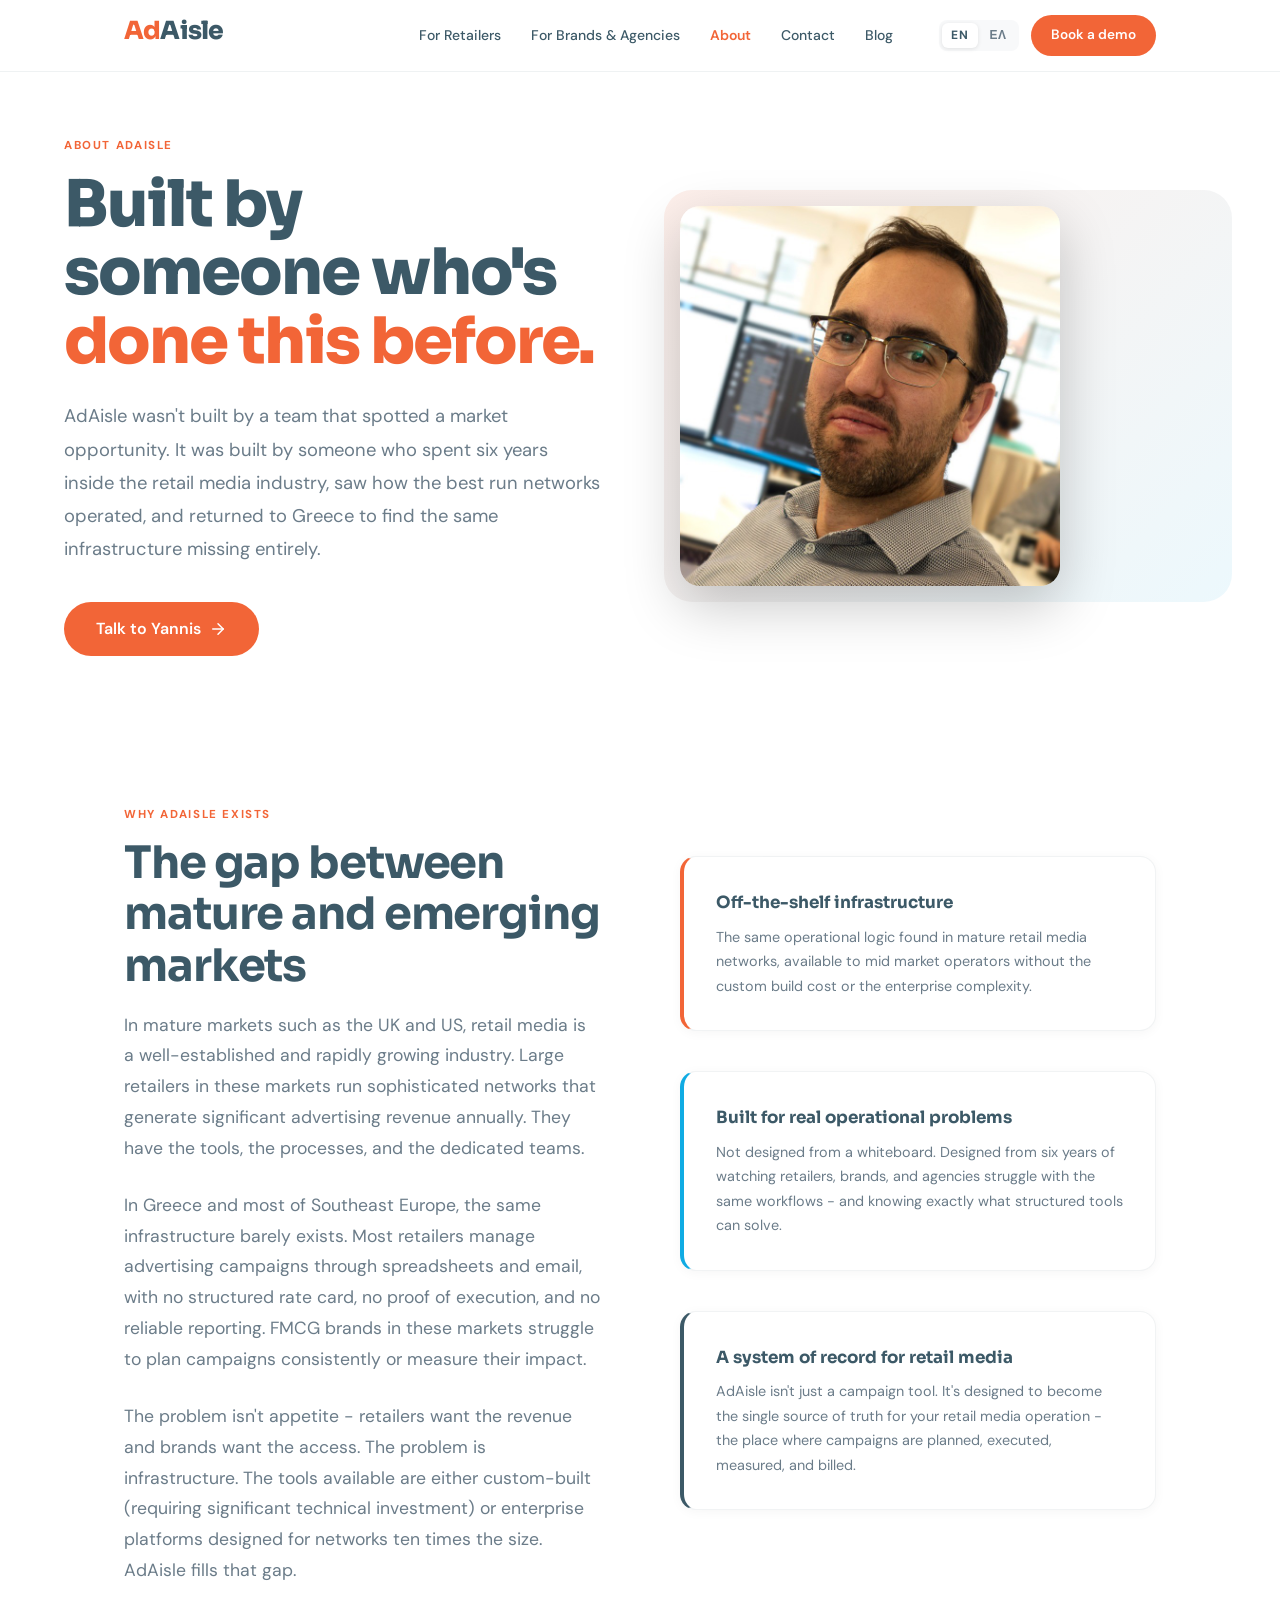
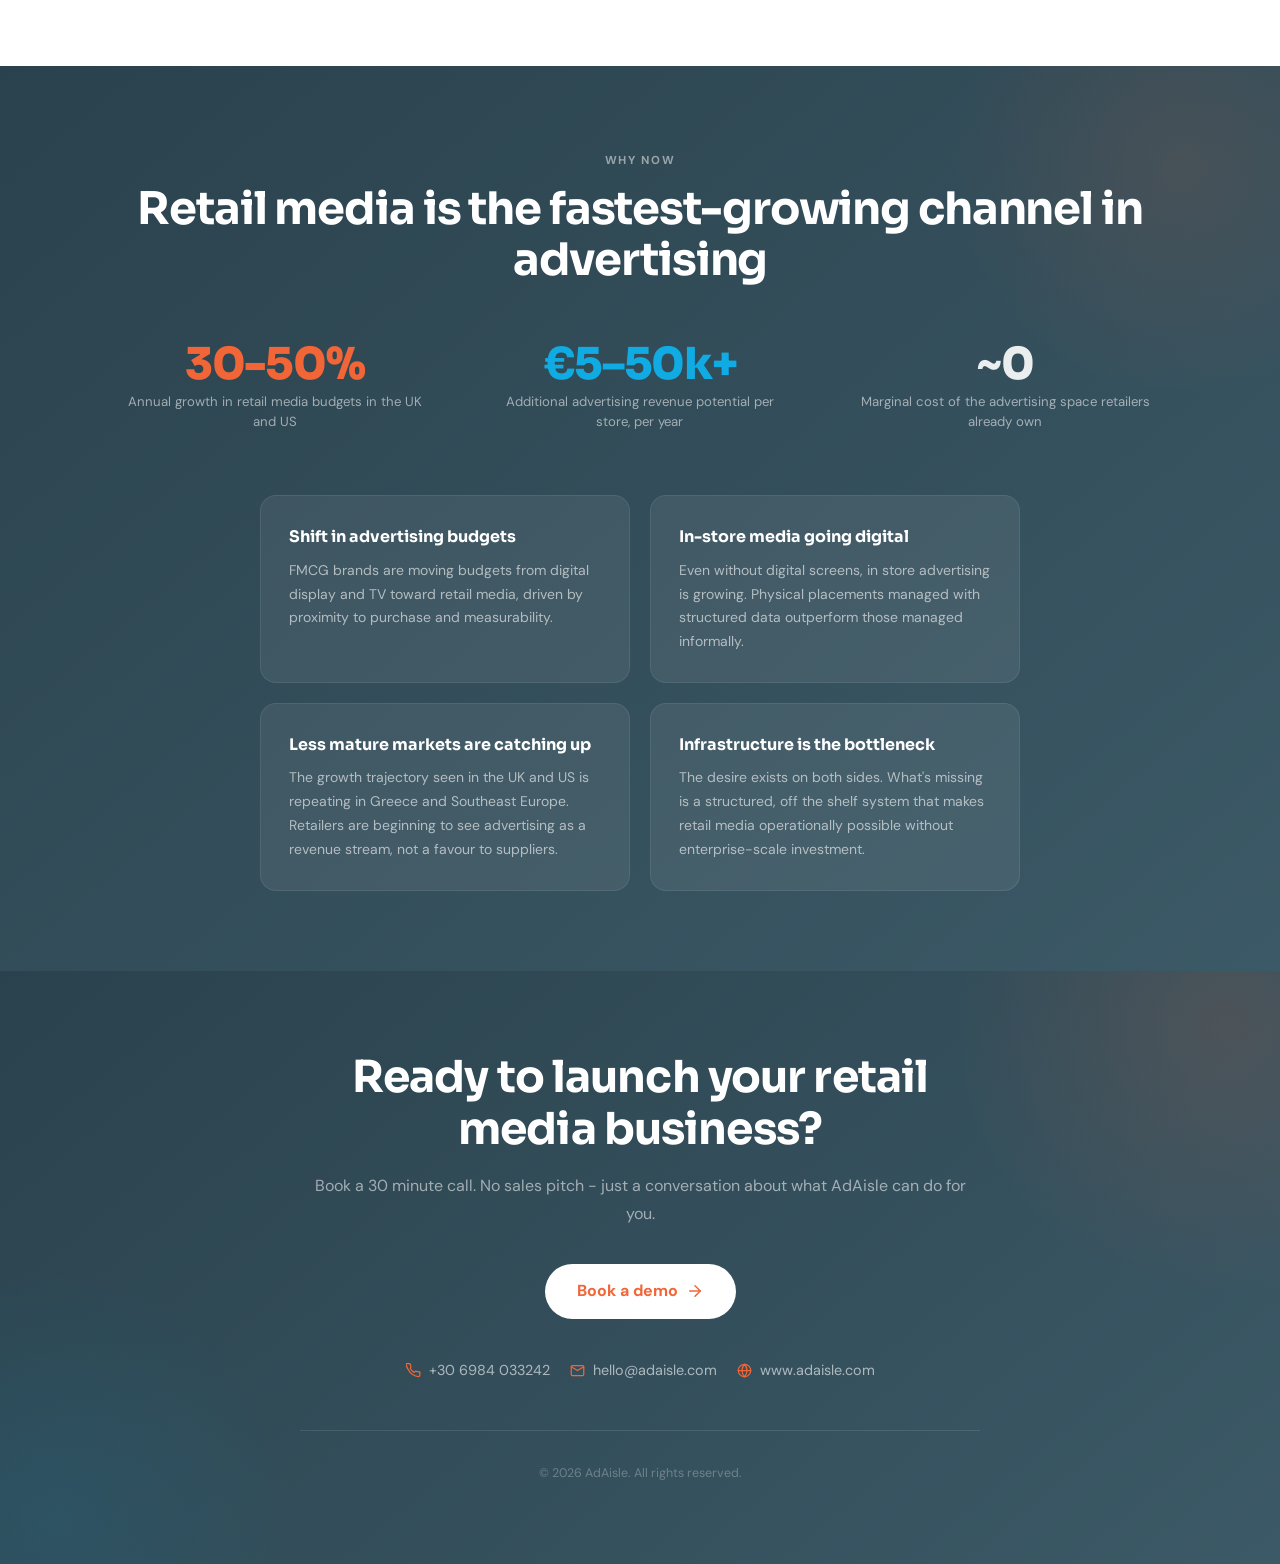
==== about.html @ 38cf1718 "Rewrite by Claude web" ====
<!DOCTYPE html>
<html lang="en">
<head>
  <meta charset="UTF-8">
  <meta name="viewport" content="width=device-width, initial-scale=1.0">
  <title>AdAisle – About</title>
  <meta name="description" content="Built by someone who has done this before. Six years of retail media.">
  <link rel="preconnect" href="https://fonts.googleapis.com">
  <link rel="preconnect" href="https://fonts.gstatic.com" crossorigin>
  <link href="https://fonts.googleapis.com/css2?family=Sora:wght@400;500;600;700;800&family=DM+Sans:ital,opsz,wght@0,9..40,400;0,9..40,500;0,9..40,600;1,9..40,400&display=swap" rel="stylesheet">
  <style>
/* ============================================================
   AdAisle — Shared Styles
   ============================================================ */

/* ------------------------------------------------------------
   Variables
   ------------------------------------------------------------ */
:root {
  --orange:       #F26537;
  --orange-dark:  #E05A30;
  --orange-pale:  rgba(242, 101, 55, 0.08);
  --slate:        #3C5967;
  --slate-dark:   #2A424D;
  --blue:         #10ABE3;
  --blue-pale:    rgba(16, 171, 227, 0.08);
  --text:         #6B7C89;
  --text-light:   #9AAAB5;
  --light:        #F8F9FA;
  --white:        #FFFFFF;

  --font-heading: 'Sora', sans-serif;
  --font-body:    'DM Sans', sans-serif;

  --max-w:  1160px;
  --px:     clamp(1.25rem, 5vw, 4rem);
  --nav-h:  72px;
}

/* ------------------------------------------------------------
   Reset & Base
   ------------------------------------------------------------ */
*, *::before, *::after { box-sizing: border-box; margin: 0; padding: 0; }
html { scroll-behavior: smooth; }
body {
  font-family: var(--font-body);
  color: var(--text);
  background: var(--white);
  line-height: 1.65;
  -webkit-font-smoothing: antialiased;
}
img { max-width: 100%; display: block; }
a  { color: inherit; text-decoration: none; }
button { cursor: pointer; }

/* ------------------------------------------------------------
   Bilingual: hide/show based on <html lang="">
   ------------------------------------------------------------ */
html[lang="el"] .lang-en { display: none !important; }
html[lang="en"] .lang-el { display: none !important; }
/* Default: show EN if no lang set */
html:not([lang="el"]) .lang-el { display: none !important; }

/* ------------------------------------------------------------
   Navigation
   ------------------------------------------------------------ */
.nav {
  position: fixed;
  inset: 0 0 auto 0;
  z-index: 200;
  height: var(--nav-h);
  display: flex;
  align-items: center;
  background: rgba(255,255,255,0.88);
  backdrop-filter: blur(14px);
  -webkit-backdrop-filter: blur(14px);
  border-bottom: 1px solid rgba(60,89,103,0.08);
}

.nav-inner {
  max-width: var(--max-w);
  width: 100%;
  margin: 0 auto;
  padding: 0 var(--px);
  display: flex;
  align-items: center;
  gap: 1rem;
}

.nav-logo img { height: 30px; width: auto; }

.nav-links {
  display: flex;
  align-items: center;
  gap: 0.125rem;
  margin-left: auto;
}

.nav-link {
  display: block;
  padding: 0.45rem 0.875rem;
  font-size: 0.875rem;
  font-weight: 500;
  color: var(--slate);
  border-radius: 8px;
  transition: background 0.15s, color 0.15s;
  white-space: nowrap;
}
.nav-link:hover { background: var(--light); color: var(--orange); }
.nav-link.active { color: var(--orange); font-weight: 600; }

.nav-right {
  display: flex;
  align-items: center;
  gap: 0.75rem;
  margin-left: 1rem;
  flex-shrink: 0;
}

/* Language toggle */
.lang-toggle {
  display: flex;
  align-items: center;
  background: var(--light);
  border-radius: 8px;
  padding: 3px;
  gap: 2px;
}
.lang-btn {
  padding: 0.28rem 0.6rem;
  font-size: 0.75rem;
  font-weight: 700;
  color: var(--text);
  border-radius: 6px;
  border: none;
  background: transparent;
  transition: all 0.15s;
  font-family: var(--font-body);
  letter-spacing: 0.04em;
}
.lang-btn.active {
  background: var(--white);
  color: var(--slate);
  box-shadow: 0 1px 4px rgba(0,0,0,0.1);
}

/* CTA button in nav */
.btn-nav {
  display: inline-flex;
  align-items: center;
  padding: 0.55rem 1.25rem;
  background: var(--orange);
  color: var(--white);
  border-radius: 100px;
  font-size: 0.85rem;
  font-weight: 600;
  white-space: nowrap;
  transition: background 0.15s, box-shadow 0.15s, transform 0.1s;
  font-family: var(--font-body);
  border: none;
}
.btn-nav:hover {
  background: var(--orange-dark);
  box-shadow: 0 4px 16px rgba(242,101,55,0.3);
  transform: translateY(-1px);
}

/* Hamburger */
.nav-hamburger {
  display: none;
  flex-direction: column;
  gap: 5px;
  margin-left: auto;
  background: none;
  border: none;
  padding: 4px;
}
.nav-hamburger span {
  display: block;
  width: 22px;
  height: 2px;
  background: var(--slate);
  border-radius: 2px;
  transition: all 0.25s;
}

/* Mobile menu */
.nav-mobile {
  display: none;
  position: fixed;
  top: var(--nav-h);
  inset-inline: 0;
  background: var(--white);
  border-bottom: 1px solid rgba(60,89,103,0.08);
  padding: 0.75rem var(--px) 1.5rem;
  z-index: 199;
  box-shadow: 0 8px 32px rgba(0,0,0,0.07);
}
.nav-mobile.open { display: block; }
.nav-mobile .nav-link {
  display: block;
  padding: 0.8rem 0.5rem;
  font-size: 1rem;
  border-bottom: 1px solid var(--light);
}
.nav-mobile-bottom {
  display: flex;
  align-items: center;
  gap: 1rem;
  margin-top: 1.25rem;
}

/* ------------------------------------------------------------
   Buttons
   ------------------------------------------------------------ */
.btn {
  display: inline-flex;
  align-items: center;
  gap: 0.5rem;
  padding: 0.875rem 2rem;
  border-radius: 100px;
  font-size: 1rem;
  font-weight: 600;
  font-family: var(--font-body);
  transition: all 0.2s;
  border: none;
  cursor: pointer;
  white-space: nowrap;
}
.btn-primary {
  background: var(--orange);
  color: var(--white);
}
.btn-primary:hover {
  background: var(--orange-dark);
  box-shadow: 0 6px 24px rgba(242,101,55,0.3);
  transform: translateY(-2px);
}
.btn-outline {
  background: transparent;
  color: var(--orange);
  border: 2px solid var(--orange);
}
.btn-outline:hover {
  background: var(--orange);
  color: var(--white);
  transform: translateY(-2px);
}
.btn-white {
  background: var(--white);
  color: var(--orange);
  font-weight: 700;
}
.btn-white:hover {
  box-shadow: 0 6px 24px rgba(0,0,0,0.15);
  transform: translateY(-2px);
}

/* ------------------------------------------------------------
   Layout Utilities
   ------------------------------------------------------------ */
.container {
  max-width: var(--max-w);
  margin: 0 auto;
  padding: 0 var(--px);
}
.section     { padding: 6rem var(--px); max-width: var(--max-w); margin: 0 auto; }
.section-sm  { padding: 4rem var(--px); max-width: var(--max-w); margin: 0 auto; }
.section-wrap { padding-block: 6rem; }
.section-wrap-sm { padding-block: 4rem; }

.section-label {
  display: inline-block;
  font-size: 0.72rem;
  font-weight: 700;
  letter-spacing: 0.14em;
  text-transform: uppercase;
  color: var(--orange);
  margin-bottom: 0.875rem;
}
.section-title {
  font-family: var(--font-heading);
  font-size: clamp(1.875rem, 3.5vw, 2.875rem);
  font-weight: 700;
  color: var(--slate);
  line-height: 1.14;
  letter-spacing: -0.025em;
  margin-bottom: 1.125rem;
}
.section-sub {
  font-size: 1.1rem;
  color: var(--text);
  line-height: 1.75;
  max-width: 640px;
}

/* ------------------------------------------------------------
   Footer
   ------------------------------------------------------------ */
.footer {
  background: linear-gradient(140deg, var(--slate-dark) 0%, var(--slate) 100%);
  color: rgba(255,255,255,0.85);
  padding: 5rem var(--px);
  text-align: center;
  position: relative;
  overflow: hidden;
}
.footer::before {
  content: '';
  position: absolute;
  top: -220px; right: -220px;
  width: 550px; height: 550px;
  background: radial-gradient(circle, rgba(242,101,55,0.12) 0%, transparent 70%);
  border-radius: 50%;
  pointer-events: none;
}
.footer::after {
  content: '';
  position: absolute;
  bottom: -200px; left: -200px;
  width: 500px; height: 500px;
  background: radial-gradient(circle, rgba(16,171,227,0.09) 0%, transparent 70%);
  border-radius: 50%;
  pointer-events: none;
}
.footer-inner {
  position: relative;
  z-index: 1;
  max-width: 680px;
  margin: 0 auto;
}
.footer-title {
  font-family: var(--font-heading);
  font-size: clamp(1.75rem, 3.5vw, 2.75rem);
  font-weight: 700;
  color: var(--white);
  line-height: 1.2;
  margin-bottom: 1rem;
  letter-spacing: -0.02em;
}
.footer-sub {
  font-size: 1rem;
  color: rgba(255,255,255,0.55);
  margin-bottom: 2.25rem;
  line-height: 1.75;
}
.footer-contacts {
  display: flex;
  flex-wrap: wrap;
  justify-content: center;
  gap: 1.25rem;
  margin-top: 2.5rem;
}
.footer-contact-item {
  display: flex;
  align-items: center;
  gap: 0.5rem;
  color: rgba(255,255,255,0.6);
  font-size: 0.9rem;
  transition: color 0.15s;
}
.footer-contact-item:hover { color: var(--white); }
.footer-contact-item svg { color: var(--orange); flex-shrink: 0; }
.footer-bottom {
  margin-top: 3rem;
  padding-top: 2rem;
  border-top: 1px solid rgba(255,255,255,0.1);
  font-size: 0.78rem;
  color: rgba(255,255,255,0.28);
}

/* ------------------------------------------------------------
   Responsive
   ------------------------------------------------------------ */
@media (max-width: 820px) {
  .nav-links, .nav-right { display: none; }
  .nav-hamburger { display: flex; }
  .section     { padding: 4rem var(--px); }
  .section-sm  { padding: 3rem var(--px); }
  .section-wrap { padding-block: 4rem; }
}

  

/* Profile photo */
.profile-photo {
  width: 160px; height: 160px; border-radius: 50%;
  object-fit: cover; object-position: center top;
  border: 4px solid rgba(242,101,55,0.35);
  box-shadow: 0 8px 32px rgba(0,0,0,0.18);
  flex-shrink: 0;
}
.profile-photo-sm {
  width: 52px; height: 52px; border-radius: 50%;
  object-fit: cover; object-position: center top;
  border: 2px solid rgba(242,101,55,0.4);
  flex-shrink: 0;
}
.profile-photo-lg {
  width: 220px; height: 220px; border-radius: 20px;
  object-fit: cover; object-position: center top;
  box-shadow: 0 20px 56px rgba(0,0,0,0.22);
  flex-shrink: 0;
}

/* Pain / problem cards */
.pain-wrap { background: var(--light); padding-block: 5rem; }
.pain-grid { display: grid; grid-template-columns: repeat(2,1fr); gap: 1.25rem; }
.pain-card {
  background: var(--white); border-radius: 16px; padding: 1.75rem;
  border: 1px solid rgba(60,89,103,0.07);
  border-left: 4px solid var(--orange);
  box-shadow: 0 2px 12px rgba(0,0,0,0.04);
}
.pain-card.blue { border-left-color: var(--blue); }
.pain-title { font-family: var(--font-heading); font-size: 1rem; font-weight: 700; color: var(--slate); margin-bottom: 0.5rem; }
.pain-body { font-size: 0.875rem; color: var(--text); line-height: 1.7; }

/* FAQ */
.faq-list { display: flex; flex-direction: column; gap: 0.75rem; }
.faq-item { background: var(--white); border: 1px solid rgba(60,89,103,0.08); border-radius: 14px; overflow: hidden; }
.faq-q {
  display: flex; justify-content: space-between; align-items: center;
  padding: 1.2rem 1.5rem; cursor: pointer;
  font-weight: 600; color: var(--slate); font-size: 0.95rem; gap: 1rem;
}
.faq-q svg { flex-shrink: 0; transition: transform 0.25s; color: var(--text-light); }
.faq-item.open .faq-q svg { transform: rotate(180deg); color: var(--orange); }
.faq-item.open .faq-q { color: var(--orange); }
.faq-a {
  max-height: 0; overflow: hidden;
  transition: max-height 0.35s ease, padding 0.25s;
  padding: 0 1.5rem;
  color: var(--text); font-size: 0.9rem; line-height: 1.75;
}
.faq-item.open .faq-a { max-height: 400px; padding-bottom: 1.25rem; }

/* Founder quote block */
.founder-block {
  background: linear-gradient(140deg, var(--slate-dark) 0%, var(--slate) 100%);
  border-radius: 24px; padding: 3rem;
  position: relative; overflow: hidden;
}
.founder-block::before {
  content: '"'; position: absolute; top: -30px; left: 20px;
  font-size: 12rem; color: rgba(255,255,255,0.04);
  font-family: Georgia,serif; line-height: 1; pointer-events: none;
}
.founder-block-quote { font-size: 1.1rem; color: rgba(255,255,255,0.85); line-height: 1.8; font-style: italic; margin-bottom: 1.75rem; position: relative; }
.founder-block-author { display: flex; align-items: center; gap: 1rem; }
.founder-block-name { font-family: var(--font-heading); font-size: 0.95rem; font-weight: 700; color: var(--white); }
.founder-block-role { font-size: 0.78rem; color: rgba(255,255,255,0.5); margin-top: 0.15rem; }
.founder-block-badge { margin-top: 0.6rem; display: inline-flex; align-items: center; gap: 0.4rem; background: rgba(242,101,55,0.2); border: 1px solid rgba(242,101,55,0.3); border-radius: 100px; padding: 0.2rem 0.75rem; font-size: 0.7rem; font-weight: 700; color: rgba(255,255,255,0.75); letter-spacing: 0.04em; }

/* Step cards */
.steps-row { display: grid; grid-template-columns: repeat(3,1fr); gap: 2rem; position: relative; }
.steps-row::before {
  content: ''; position: absolute;
  top: 24px; left: calc(16.67% + 1rem); right: calc(16.67% + 1rem);
  height: 2px;
  background: linear-gradient(90deg, var(--orange) 0%, var(--blue) 100%);
  opacity: 0.18;
}
.step-card { background: var(--white); border-radius: 20px; padding: 2rem 1.75rem; border: 1px solid rgba(60,89,103,0.06); transition: box-shadow .2s, transform .2s; }
.step-card:hover { box-shadow: 0 12px 32px rgba(0,0,0,0.07); transform: translateY(-3px); }
.step-num { width: 48px; height: 48px; border-radius: 50%; background: var(--orange); color: var(--white); font-family: var(--font-heading); font-size: 1.125rem; font-weight: 800; display: flex; align-items: center; justify-content: center; margin-bottom: 1.25rem; box-shadow: 0 4px 12px rgba(242,101,55,0.25); position: relative; z-index: 1; }
.step-card:nth-child(2) .step-num { background: linear-gradient(135deg, var(--orange), var(--blue)); }
.step-card:nth-child(3) .step-num { background: var(--blue); box-shadow: 0 4px 12px rgba(16,171,227,0.25); }
.step-ttl { font-family: var(--font-heading); font-size: 1.05rem; font-weight: 700; color: var(--slate); margin-bottom: 0.625rem; }
.step-body { font-size: 0.875rem; color: var(--text); line-height: 1.75; }

/* Benefit grid */
.benefit-grid { display: grid; grid-template-columns: repeat(2,1fr); gap: 1.25rem; }
.benefit-card { background: var(--light); border-radius: 16px; padding: 1.75rem; transition: transform .2s; }
.benefit-card:hover { transform: translateY(-2px); }
.benefit-icon { width: 44px; height: 44px; border-radius: 12px; display: flex; align-items: center; justify-content: center; margin-bottom: 1rem; }
.b-orange { background: var(--orange-pale); color: var(--orange); }
.b-blue   { background: var(--blue-pale);   color: var(--blue); }
.b-slate  { background: rgba(60,89,103,.08); color: var(--slate); }
.benefit-title { font-family: var(--font-heading); font-size: 1rem; font-weight: 700; color: var(--slate); margin-bottom: 0.375rem; }
.benefit-body  { font-size: 0.875rem; color: var(--text); line-height: 1.7; }

/* Features strip */
.feat-grid { display: grid; grid-template-columns: repeat(3,1fr); gap: 1.5rem; }
.feat-card { background: var(--white); border-radius: 20px; padding: 2rem; border: 1px solid rgba(60,89,103,0.07); box-shadow: 0 2px 12px rgba(0,0,0,0.04); transition: box-shadow .25s, transform .25s; }
.feat-card:hover { box-shadow: 0 12px 36px rgba(0,0,0,0.08); transform: translateY(-3px); }
.feat-icon { width: 48px; height: 48px; border-radius: 12px; display: flex; align-items: center; justify-content: center; margin-bottom: 1.25rem; }
.feat-title { font-family: var(--font-heading); font-size: 1.2rem; font-weight: 700; margin-bottom: 0.75rem; }
.feat-body  { font-size: 0.875rem; color: var(--text); line-height: 1.75; }
.feat-list  { list-style: none; margin-top: 1rem; display: flex; flex-direction: column; gap: 0.4rem; }
.feat-list li { display: flex; gap: 0.5rem; font-size: 0.825rem; color: var(--text); align-items: flex-start; }
.feat-list li::before { content: ''; display: block; width: 16px; height: 16px; flex-shrink: 0; margin-top: 2px; background: url("data:image/svg+xml,%3Csvg xmlns='http://www.w3.org/2000/svg' viewBox='0 0 24 24' fill='none' stroke='%23F26537' stroke-width='2.5' stroke-linecap='round' stroke-linejoin='round'%3E%3Cpolyline points='20 6 9 17 4 12'/%3E%3C/svg%3E") center/contain no-repeat; }

/* Stat callouts */
.stat-strip { display: flex; flex-wrap: wrap; gap: 2rem; }
.stat-item  { flex: 1; min-width: 140px; }
.stat-big   { font-family: var(--font-heading); font-size: 2.75rem; font-weight: 800; letter-spacing: -0.03em; line-height: 1; margin-bottom: 0.375rem; }
.stat-desc  { font-size: 0.825rem; color: var(--text); line-height: 1.5; }

/* Two-column layout helper */
.two-col { display: grid; grid-template-columns: 1fr 1fr; gap: 4rem; align-items: start; }
.two-col-center { display: grid; grid-template-columns: 1fr 1fr; gap: 4rem; align-items: center; }

/* Hero page variants */
.hero-page {
  padding-top: calc(var(--nav-h) + 5rem); padding-bottom: 5rem;
  padding-inline: var(--px); position: relative; overflow: hidden;
}
.hero-page::before {
  content: ''; position: absolute; top: -100px; right: -200px;
  width: 700px; height: 700px;
  background: radial-gradient(circle, rgba(242,101,55,0.055) 0%, transparent 65%);
  border-radius: 50%; pointer-events: none;
}
.hero-page::after {
  content: ''; position: absolute; bottom: -100px; left: -100px;
  width: 500px; height: 500px;
  background: radial-gradient(circle, rgba(16,171,227,0.05) 0%, transparent 65%);
  border-radius: 50%; pointer-events: none;
}
.hero-page-inner { max-width: var(--max-w); margin: 0 auto; position: relative; z-index: 1; }
.hero-page-label { font-size: 0.72rem; font-weight: 700; letter-spacing: 0.14em; text-transform: uppercase; color: var(--orange); margin-bottom: 1rem; display: block; }
.hero-page-title { font-family: var(--font-heading); font-size: clamp(2.5rem,5vw,4rem); font-weight: 800; color: var(--slate); line-height: 1.07; letter-spacing: -0.03em; margin-bottom: 1.5rem; }
.hero-page-title em { font-style: normal; color: var(--orange); }
.hero-page-sub { font-size: 1.15rem; color: var(--text); line-height: 1.8; max-width: 600px; margin-bottom: 2.25rem; }
.hero-page-ctas { display: flex; flex-wrap: wrap; gap: 0.875rem; }

/* Timeline */
.timeline { display: flex; flex-direction: column; }
.tl-item { display: grid; grid-template-columns: 100px 1fr; gap: 1.5rem; padding: 1.75rem 0; border-bottom: 1px solid rgba(60,89,103,0.06); }
.tl-item:last-child { border-bottom: none; }
.tl-year { font-family: var(--font-heading); font-size: 0.85rem; font-weight: 700; color: var(--orange); padding-top: 0.25rem; }
.tl-title { font-family: var(--font-heading); font-size: 1rem; font-weight: 700; color: var(--slate); margin-bottom: 0.375rem; }
.tl-body  { font-size: 0.875rem; color: var(--text); line-height: 1.7; }

/* Card with left accent */
.accent-card { background: var(--white); border-radius: 16px; padding: 2rem; border: 1px solid rgba(60,89,103,0.07); border-left: 4px solid var(--orange); box-shadow: 0 2px 12px rgba(0,0,0,0.04); margin-bottom: 1.25rem; }
.accent-card.blue { border-left-color: var(--blue); }
.accent-card-title { font-family: var(--font-heading); font-size: 1.05rem; font-weight: 700; color: var(--slate); margin-bottom: 0.5rem; }
.accent-card-body { font-size: 0.9rem; color: var(--text); line-height: 1.7; }

/* Responsive */
@media (max-width: 900px) {
  .two-col, .two-col-center { grid-template-columns: 1fr; gap: 2.5rem; }
  .pain-grid, .benefit-grid { grid-template-columns: 1fr; }
  .steps-row { grid-template-columns: 1fr; }
  .steps-row::before { display: none; }
  .feat-grid { grid-template-columns: 1fr; }
}
@media (max-width: 600px) {
  .hero-page-ctas { flex-direction: column; }
  .hero-page-ctas .btn { width: 100%; justify-content: center; }
  .stat-strip { flex-direction: column; gap: 1.25rem; }
  .tl-item { grid-template-columns: 1fr; gap: 0.25rem; }
}


.about-hero-wrap { padding-top:calc(var(--nav-h) + 4rem); padding-bottom:4rem; padding-inline:var(--px); background:var(--white); }
.about-hero-inner { max-width:var(--max-w); margin:0 auto; display:grid; grid-template-columns:1fr 1fr; gap:5rem; align-items:center; }
.about-photo-wrap { position:relative; }
.about-photo-wrap::before { content:''; position:absolute; inset:-16px; background:linear-gradient(135deg,rgba(242,101,55,.1) 0%,rgba(16,171,227,.08) 100%); border-radius:28px; z-index:0; }
.about-bg-wrap { background:var(--light); padding-block:5rem; }
.about-bg-inner { max-width:var(--max-w); margin:0 auto; padding-inline:var(--px); }
.about-why-wrap { padding-block:5rem; }
.about-why-inner { max-width:var(--max-w); margin:0 auto; padding-inline:var(--px); }
.about-now-wrap { background:linear-gradient(140deg,var(--slate-dark) 0%,var(--slate) 100%); padding-block:5rem; position:relative; overflow:hidden; }
.about-now-wrap::before { content:''; position:absolute; top:-150px; right:-150px; width:500px; height:500px; background:radial-gradient(circle,rgba(242,101,55,.1) 0%,transparent 65%); border-radius:50%; pointer-events:none; }
.about-now-inner { max-width:var(--max-w); margin:0 auto; padding-inline:var(--px); position:relative; z-index:1; }
.about-mission-wrap { padding-block:5rem; }
.about-mission-inner { max-width:var(--max-w); margin:0 auto; padding-inline:var(--px); }
.mission-grid { display:grid; grid-template-columns:repeat(2,1fr); gap:1.25rem; margin-top:2.5rem; }
.mission-card { background:var(--light); border-radius:16px; padding:2rem; }
.mission-icon { width:44px; height:44px; border-radius:12px; display:flex; align-items:center; justify-content:center; margin-bottom:1rem; }
.mission-ttl { font-family:var(--font-heading); font-size:1rem; font-weight:700; color:var(--slate); margin-bottom:.375rem; }
.mission-body { font-size:.875rem; color:var(--text); line-height:1.7; }
@media (max-width:900px) {
  .about-hero-inner { grid-template-columns:1fr; }
  .mission-grid { grid-template-columns:1fr; }
}
</style>
</head>
<body>
<nav class="nav">
  <div class="nav-inner">
    <a href="index.html" class="nav-logo"><svg height="30" viewBox="0 0 180 36" xmlns="http://www.w3.org/2000/svg" aria-label="AdAisle"><text x="0" y="28" font-family="Sora,sans-serif" font-size="30" font-weight="800" letter-spacing="-1"><tspan fill="#F26537">Ad</tspan><tspan fill="#3C5967">Aisle</tspan></text></svg></a>
    <div class="nav-links"><a href="retailers.html" class="nav-link" data-page="retailers.html"><span class="lang-en">For Retailers</span><span class="lang-el">Για Retailers</span></a>
<a href="brands.html" class="nav-link" data-page="brands.html"><span class="lang-en">For Brands &amp; Agencies</span><span class="lang-el">Για Brands &amp; Agencies</span></a>
<a href="about.html" class="nav-link active" data-page="about.html"><span class="lang-en">About</span><span class="lang-el">Σχετικά</span></a>
<a href="contact.html" class="nav-link" data-page="contact.html"><span class="lang-en">Contact</span><span class="lang-el">Επικοινωνία</span></a>
<a href="blog.html" class="nav-link" data-page="blog.html"><span class="lang-en">Blog</span><span class="lang-el">Blog</span></a>
</div>
    <div class="nav-right">
      <div class="lang-toggle">
        <button class="lang-btn" data-lang="en">EN</button>
        <button class="lang-btn" data-lang="el">ΕΛ</button>
      </div>
      <a href="https://calendly.com/yannis-drosidis-cal-adaisle/30min" class="btn-nav" target="_blank">
        <span class="lang-en">Book a demo</span>
        <span class="lang-el">Κλείστε demo</span>
      </a>
    </div>
    <button class="nav-hamburger" aria-label="Menu"><span></span><span></span><span></span></button>
  </div>
</nav>
<div class="nav-mobile">
  <a href="retailers.html" class="nav-link"><span class="lang-en">For Retailers</span><span class="lang-el">Για Retailers</span></a>
<a href="brands.html" class="nav-link"><span class="lang-en">For Brands &amp; Agencies</span><span class="lang-el">Για Brands &amp; Agencies</span></a>
<a href="about.html" class="nav-link active"><span class="lang-en">About</span><span class="lang-el">Σχετικά</span></a>
<a href="contact.html" class="nav-link"><span class="lang-en">Contact</span><span class="lang-el">Επικοινωνία</span></a>

  <a href="blog.html" class="nav-link"><span class="lang-en">Blog</span><span class="lang-el">Blog</span></a>
<div class="nav-mobile-bottom">
    <div class="lang-toggle">
      <button class="lang-btn" data-lang="en">EN</button>
      <button class="lang-btn" data-lang="el">ΕΛ</button>
    </div>
    <a href="https://calendly.com/yannis-drosidis-cal-adaisle/30min" class="btn-nav" target="_blank">
      <span class="lang-en">Book a demo</span>
      <span class="lang-el">Κλείστε demo</span>
    </a>
  </div>
</div>
<main>
<!-- HERO / INTRO -->
<div class="about-hero-wrap">
  <div class="about-hero-inner">
    <div>
      <span class="hero-page-label"><span class="lang-en">About AdAisle</span><span class="lang-el">Σχετικά με το AdAisle</span></span>
      <h1 class="hero-page-title">
        <span class="lang-en">Built by someone who's<br><em>done this before.</em></span>
        <span class="lang-el">Χτισμένο από κάποιον που<br><em>το έχει κάνει ξανά.</em></span>
      </h1>
      <p class="hero-page-sub">
        <span class="lang-en">AdAisle wasn't built by a team that spotted a market opportunity. It was built by someone who spent six years inside the retail media industry, saw how the best run networks operated, and returned to Greece to find the same infrastructure missing entirely.</span>
        <span class="lang-el">Το AdAisle δεν χτίστηκε από μια ομάδα που εντόπισε μια επιχειρηματική ευκαιρία. Χτίστηκε από κάποιον που πέρασε έξι χρόνια μέσα στον κλάδο retail media, είδε πώς λειτουργούν ώριμα δίκτυα, και επέστρεψε στην Ελλάδα για να βρει αυτή την υποδομή να λείπει εντελώς.</span>
      </p>
      <div class="hero-page-ctas">
        <a href="https://calendly.com/yannis-drosidis-cal-adaisle/30min" class="btn btn-primary" target="_blank">
          <span class="lang-en">Talk to Yannis</span><span class="lang-el">Μιλήστε με τον Γιάννη</span><svg width="18" height="18" viewBox="0 0 24 24" fill="none" stroke="currentColor" stroke-width="2" stroke-linecap="round" stroke-linejoin="round"><path d="M5 12h14"/><path d="m12 5 7 7-7 7"/></svg>
        </a>
      </div>
    </div>
    <div class="about-photo-wrap">
      <img src="[data-uri]" alt="Yannis Drosidis" class="profile-photo-lg" style="position:relative;z-index:1;border-radius:20px;width:100%;max-width:380px;height:auto">
    </div>
  </div>
</div>

<!-- WHY ADAISLE EXISTS -->
<div class="about-why-wrap">
  <div class="about-why-inner">
    <div class="two-col-center" style="gap:5rem">
      <div>
        <span class="section-label"><span class="lang-en">Why AdAisle exists</span><span class="lang-el">Γιατί υπάρχει το AdAisle</span></span>
        <h2 class="section-title"><span class="lang-en">The gap between mature and emerging markets</span><span class="lang-el">Το χάσμα μεταξύ ώριμων και αναπτυσσόμενων αγορών</span></h2>
        <p class="section-sub">
          <span class="lang-en">In mature markets such as the UK and US, retail media is a well-established and rapidly growing industry. Large retailers in these markets run sophisticated networks that generate significant advertising revenue annually. They have the tools, the processes, and the dedicated teams.</span>
          <span class="lang-el">Σε ώριμες αγορές όπως η Βρετανία και οι ΗΠΑ, το retail media είναι ένας καθιερωμένος και ταχύτατα αναπτυσσόμενος κλάδος. Οι μεγάλοι retailers σε αυτές τις αγορές διαχειρίζονται εξελιγμένα δίκτυα που παράγουν σημαντικά διαφημιστικά έσοδα ετησίως.</span>
        </p>
        <br>
        <p class="section-sub">
          <span class="lang-en">In Greece and most of Southeast Europe, the same infrastructure barely exists. Most retailers manage advertising campaigns through spreadsheets and email, with no structured rate card, no proof of execution, and no reliable reporting. FMCG brands in these markets struggle to plan campaigns consistently or measure their impact.</span>
          <span class="lang-el">Στην Ελλάδα και το μεγαλύτερο μέρος της Νοτιοανατολικής Ευρώπης, η ίδια υποδομή μόλις που υπάρχει. Οι περισσότεροι retailers διαχειρίζονται διαφημιστικές καμπάνιες μέσω spreadsheets και email, χωρίς δομημένο τιμοκατάλογο, χωρίς απόδειξη εκτέλεσης και χωρίς αξιόπιστο reporting.</span>
        </p>
        <br>
        <p class="section-sub">
          <span class="lang-en">The problem isn't appetite - retailers want the revenue and brands want the access. The problem is infrastructure. The tools available are either custom-built (requiring significant technical investment) or enterprise platforms designed for networks ten times the size. AdAisle fills that gap.</span>
          <span class="lang-el">Το πρόβλημα δεν είναι η θέληση - οι retailers θέλουν τα έσοδα και τα brands θέλουν την πρόσβαση. Το πρόβλημα είναι η υποδομή. Τα διαθέσιμα εργαλεία είναι είτε custom-built (απαιτώντας σημαντική τεχνική επένδυση) είτε enterprise platforms σχεδιασμένα για δίκτυα δεκαπλάσια σε μέγεθος. Το AdAisle καλύπτει αυτό το κενό.</span>
        </p>
      </div>
      <div style="display:flex;flex-direction:column;gap:1.25rem">
        <div class="accent-card">
          <div class="accent-card-title"><span class="lang-en">Off-the-shelf infrastructure</span><span class="lang-el">Off-the-shelf υποδομή</span></div>
          <p class="accent-card-body"><span class="lang-en">The same operational logic found in mature retail media networks, available to mid market operators without the custom build cost or the enterprise complexity.</span><span class="lang-el">Η ίδια λειτουργική λογική που χαρακτηρίζει ώριμα retail media networks, διαθέσιμη σε mid market operators χωρίς το κόστος custom ανάπτυξης ή την enterprise πολυπλοκότητα.</span></p>
        </div>
        <div class="accent-card blue">
          <div class="accent-card-title"><span class="lang-en">Built for real operational problems</span><span class="lang-el">Χτισμένο για πραγματικά λειτουργικά προβλήματα</span></div>
          <p class="accent-card-body"><span class="lang-en">Not designed from a whiteboard. Designed from six years of watching retailers, brands, and agencies struggle with the same workflows - and knowing exactly what structured tools can solve.</span><span class="lang-el">Δεν σχεδιάστηκε από έναν πίνακα. Σχεδιάστηκε από έξι χρόνια παρατήρησης retailers, brands και agencies που αντιμετωπίζουν τα ίδια workflow προβλήματα.</span></p>
        </div>
        <div class="accent-card" style="border-left-color:var(--slate)">
          <div class="accent-card-title"><span class="lang-en">A system of record for retail media</span><span class="lang-el">Ένα σύστημα καταγραφής για retail media</span></div>
          <p class="accent-card-body"><span class="lang-en">AdAisle isn't just a campaign tool. It's designed to become the single source of truth for your retail media operation - the place where campaigns are planned, executed, measured, and billed.</span><span class="lang-el">Το AdAisle δεν είναι απλώς ένα campaign tool. Είναι σχεδιασμένο να γίνει η μοναδική πηγή αλήθειας για τη retail media λειτουργία σας - ο τόπος όπου οι καμπάνιες σχεδιάζονται, εκτελούνται, μετρώνται και χρεώνονται.</span></p>
        </div>
      </div>
    </div>
  </div>
</div>

<!-- WHY NOW STATS -->
<div class="about-now-wrap">
  <div class="about-now-inner">
    <div style="text-align:center;margin-bottom:3.5rem">
      <span class="section-label" style="color:rgba(255,255,255,.5)"><span class="lang-en">Why now</span><span class="lang-el">Γιατί τώρα</span></span>
      <h2 class="section-title" style="color:var(--white)"><span class="lang-en">Retail media is the fastest-growing channel in advertising</span><span class="lang-el">Το retail media είναι το ταχύτερα αναπτυσσόμενο κανάλι στη διαφήμιση</span></h2>
    </div>
    <div class="stat-strip" style="justify-content:center;gap:4rem;margin-bottom:4rem">
      <div class="stat-item" style="text-align:center">
        <div class="stat-big" style="color:var(--orange)">30-50%</div>
        <div class="stat-desc" style="color:rgba(255,255,255,.55)"><span class="lang-en">Annual growth in retail media budgets in the UK and US</span><span class="lang-el">Ετήσια ανάπτυξη retail media budgets στη Βρετανία και ΗΠΑ</span></div>
      </div>
      <div class="stat-item" style="text-align:center">
        <div class="stat-big" style="color:var(--blue)">€5&#x2013;50k+</div>
        <div class="stat-desc" style="color:rgba(255,255,255,.55)"><span class="lang-en">Additional advertising revenue potential per store, per year</span><span class="lang-el">Δυνητικά επιπλέον διαφημιστικά έσοδα ανά κατάστημα, ανά έτος</span></div>
      </div>
      <div class="stat-item" style="text-align:center">
        <div class="stat-big" style="color:rgba(255,255,255,.9)">~0</div>
        <div class="stat-desc" style="color:rgba(255,255,255,.55)"><span class="lang-en">Marginal cost of the advertising space retailers already own</span><span class="lang-el">Οριακό κόστος του διαφημιστικού χώρου που ήδη διαθέτουν οι retailers</span></div>
      </div>
    </div>
    <div style="max-width:760px;margin:0 auto;display:grid;grid-template-columns:1fr 1fr;gap:1.25rem">
      <div style="background:rgba(255,255,255,.07);border-radius:16px;padding:1.75rem;border:1px solid rgba(255,255,255,.08)">
        <div style="font-family:var(--font-heading);font-size:1rem;font-weight:700;color:var(--white);margin-bottom:.5rem"><span class="lang-en">Shift in advertising budgets</span><span class="lang-el">Μετατόπιση διαφημιστικών budgets</span></div>
        <p style="font-size:.875rem;color:rgba(255,255,255,.6);line-height:1.7"><span class="lang-en">FMCG brands are moving budgets from digital display and TV toward retail media, driven by proximity to purchase and measurability.</span><span class="lang-el">Τα FMCG brands μετακινούν budgets από digital display και TV προς retail media, οδηγούμενα από την εγγύτητα στην αγορά και τη μετρησιμότητα.</span></p>
      </div>
      <div style="background:rgba(255,255,255,.07);border-radius:16px;padding:1.75rem;border:1px solid rgba(255,255,255,.08)">
        <div style="font-family:var(--font-heading);font-size:1rem;font-weight:700;color:var(--white);margin-bottom:.5rem"><span class="lang-en">In-store media going digital</span><span class="lang-el">In-store media γίνεται ψηφιακό</span></div>
        <p style="font-size:.875rem;color:rgba(255,255,255,.6);line-height:1.7"><span class="lang-en">Even without digital screens, in store advertising is growing. Physical placements managed with structured data outperform those managed informally.</span><span class="lang-el">Ακόμα και χωρίς ψηφιακές οθόνες, η in store διαφήμιση αναπτύσσεται. Οι φυσικές τοποθετήσεις που διαχειρίζονται με δομημένα δεδομένα αποδίδουν καλύτερα από αυτές που διαχειρίζονται άτυπα.</span></p>
      </div>
      <div style="background:rgba(255,255,255,.07);border-radius:16px;padding:1.75rem;border:1px solid rgba(255,255,255,.08)">
        <div style="font-family:var(--font-heading);font-size:1rem;font-weight:700;color:var(--white);margin-bottom:.5rem"><span class="lang-en">Less mature markets are catching up</span><span class="lang-el">Λιγότερο ώριμες αγορές μπαίνουν στο παιχνίδι</span></div>
        <p style="font-size:.875rem;color:rgba(255,255,255,.6);line-height:1.7"><span class="lang-en">The growth trajectory seen in the UK and US is repeating in Greece and Southeast Europe. Retailers are beginning to see advertising as a revenue stream, not a favour to suppliers.</span><span class="lang-el">Η ανάπτυξη που παρατηρήθηκε στη Βρετανία και τις ΗΠΑ επαναλαμβάνεται στην Ελλάδα και τη Νοτιοανατολική Ευρώπη. Οι retailers αρχίζουν να βλέπουν τη διαφήμιση ως πηγή εσόδων.</span></p>
      </div>
      <div style="background:rgba(255,255,255,.07);border-radius:16px;padding:1.75rem;border:1px solid rgba(255,255,255,.08)">
        <div style="font-family:var(--font-heading);font-size:1rem;font-weight:700;color:var(--white);margin-bottom:.5rem"><span class="lang-en">Infrastructure is the bottleneck</span><span class="lang-el">Η υποδομή είναι το εμπόδιο</span></div>
        <p style="font-size:.875rem;color:rgba(255,255,255,.6);line-height:1.7"><span class="lang-en">The desire exists on both sides. What's missing is a structured, off the shelf system that makes retail media operationally possible without enterprise-scale investment.</span><span class="lang-el">Η θέληση υπάρχει και από τις δύο πλευρές. Αυτό που λείπει είναι ένα δομημένο, off the shelf σύστημα που κάνει το retail media λειτουργικά εφικτό χωρίς enterprise-scale επένδυση.</span></p>
      </div>
    </div>
  </div>
</div>

</main>
<footer class="footer">
  <div class="footer-inner">
    <p class="footer-title">
      <span class="lang-en">Ready to launch your retail media business?</span>
      <span class="lang-el">Έτοιμοι να ξεκινήσετε το retail media business σας;</span>
    </p>
    <p class="footer-sub">
      <span class="lang-en">Book a 30 minute call. No sales pitch - just a conversation about what AdAisle can do for you.</span>
      <span class="lang-el">Κλείστε μια συζήτηση 30 λεπτών. Χωρίς παρουσίαση πώλησης - μόνο μια συζήτηση για αυτό που μπορεί να κάνει το AdAisle για εσάς.</span>
    </p>
    <a href="https://calendly.com/yannis-drosidis-cal-adaisle/30min" class="btn btn-white" target="_blank">
      <span class="lang-en">Book a demo</span>
      <span class="lang-el">Κλείστε demo</span>
      <svg width="18" height="18" viewBox="0 0 24 24" fill="none" stroke="currentColor" stroke-width="2" stroke-linecap="round" stroke-linejoin="round"><path d="M5 12h14"/><path d="m12 5 7 7-7 7"/></svg>
    </a>
    <div class="footer-contacts">
      <a href="tel:+306984033242" class="footer-contact-item"><svg width="15" height="15" viewBox="0 0 24 24" fill="none" stroke="currentColor" stroke-width="2" stroke-linecap="round" stroke-linejoin="round"><path d="M22 16.92v3a2 2 0 01-2.18 2 19.79 19.79 0 01-8.63-3.07A19.5 19.5 0 013.07 9.73a19.79 19.79 0 01-3.07-8.67A2 2 0 012 .84h3a2 2 0 012 1.72c.127.96.361 1.903.7 2.81a2 2 0 01-.45 2.11L6.91 8.73a16 16 0 006.29 6.29l1.25-1.25a2 2 0 012.11-.45c.907.339 1.85.573 2.81.7A2 2 0 0122 16.92z"/></svg>+30 6984 033242</a>
      <a href="mailto:hello@adaisle.com" class="footer-contact-item"><svg width="15" height="15" viewBox="0 0 24 24" fill="none" stroke="currentColor" stroke-width="2" stroke-linecap="round" stroke-linejoin="round"><path d="M4 4h16c1.1 0 2 .9 2 2v12c0 1.1-.9 2-2 2H4c-1.1 0-2-.9-2-2V6c0-1.1.9-2 2-2z"/><polyline points="22,6 12,12 2,6"/></svg>hello@adaisle.com</a>
      <a href="https://www.adaisle.com" class="footer-contact-item" target="_blank"><svg width="15" height="15" viewBox="0 0 24 24" fill="none" stroke="currentColor" stroke-width="2" stroke-linecap="round" stroke-linejoin="round"><circle cx="12" cy="12" r="10"/><line x1="2" y1="12" x2="22" y2="12"/><path d="M12 2a15.3 15.3 0 014 10 15.3 15.3 0 01-4 10 15.3 15.3 0 01-4-10 15.3 15.3 0 014-10z"/></svg>www.adaisle.com</a>
    </div>
    <div class="footer-bottom"><p>&copy; 2026 AdAisle. All rights reserved.</p></div>
  </div>
</footer>
<script>
/* ============================================================
   AdAisle — Shared JS
   Language toggle, nav active state, mobile menu
   ============================================================ */

(function () {
  var LANG_KEY = 'adaisle-lang';

  /* ---- Language ---- */
  function getLang() {
    return localStorage.getItem(LANG_KEY) || 'en';
  }

  function setLang(lang) {
    localStorage.setItem(LANG_KEY, lang);
    document.documentElement.lang = lang;
    document.querySelectorAll('.lang-btn').forEach(function (btn) {
      btn.classList.toggle('active', btn.dataset.lang === lang);
    });
  }

  /* ---- Nav active state ---- */
  function initNavActive() {
    var page = window.location.pathname.split('/').pop() || 'index.html';
    if (page === '') page = 'index.html';
    document.querySelectorAll('.nav-link[data-page]').forEach(function (link) {
      link.classList.toggle('active', link.dataset.page === page);
    });
  }

  /* ---- Mobile menu ---- */
  function initMobileMenu() {
    var hamburger  = document.querySelector('.nav-hamburger');
    var mobileMenu = document.querySelector('.nav-mobile');
    if (!hamburger || !mobileMenu) return;

    hamburger.addEventListener('click', function () {
      mobileMenu.classList.toggle('open');
    });
    document.addEventListener('click', function (e) {
      if (!hamburger.contains(e.target) && !mobileMenu.contains(e.target)) {
        mobileMenu.classList.remove('open');
      }
    });
  }

  /* ---- Wire lang buttons ---- */
  function initLangButtons() {
    document.querySelectorAll('.lang-btn').forEach(function (btn) {
      btn.addEventListener('click', function () {
        setLang(btn.dataset.lang);
      });
    });
  }

  /* ---- Init ---- */
  document.addEventListener('DOMContentLoaded', function () {
    setLang(getLang());
    initNavActive();
    initMobileMenu();
    initLangButtons();
  });
})();



document.querySelectorAll('.faq-q').forEach(function(btn) {
  btn.addEventListener('click', function() {
    var item = btn.closest('.faq-item');
    var wasOpen = item.classList.contains('open');
    document.querySelectorAll('.faq-item.open').forEach(function(el) { el.classList.remove('open'); });
    if (!wasOpen) item.classList.add('open');
  });
});

</script>
</body>
</html>
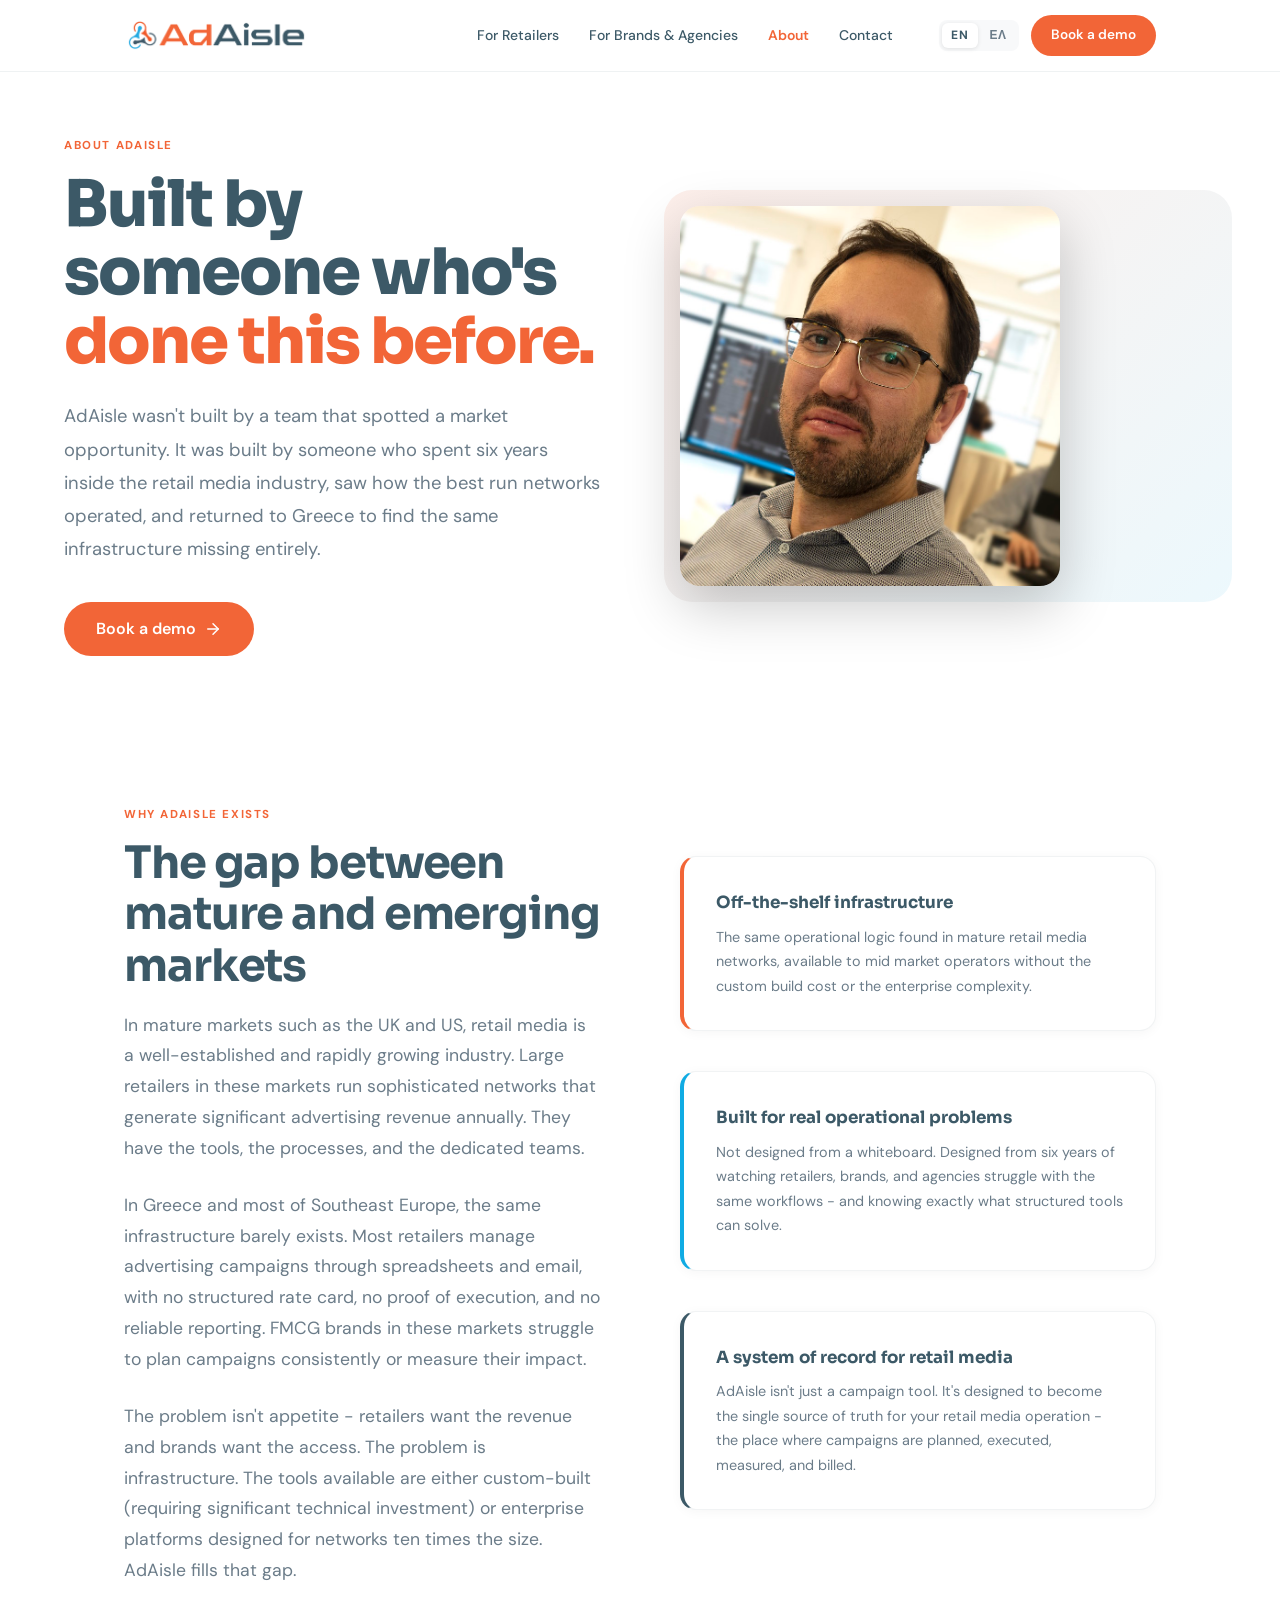
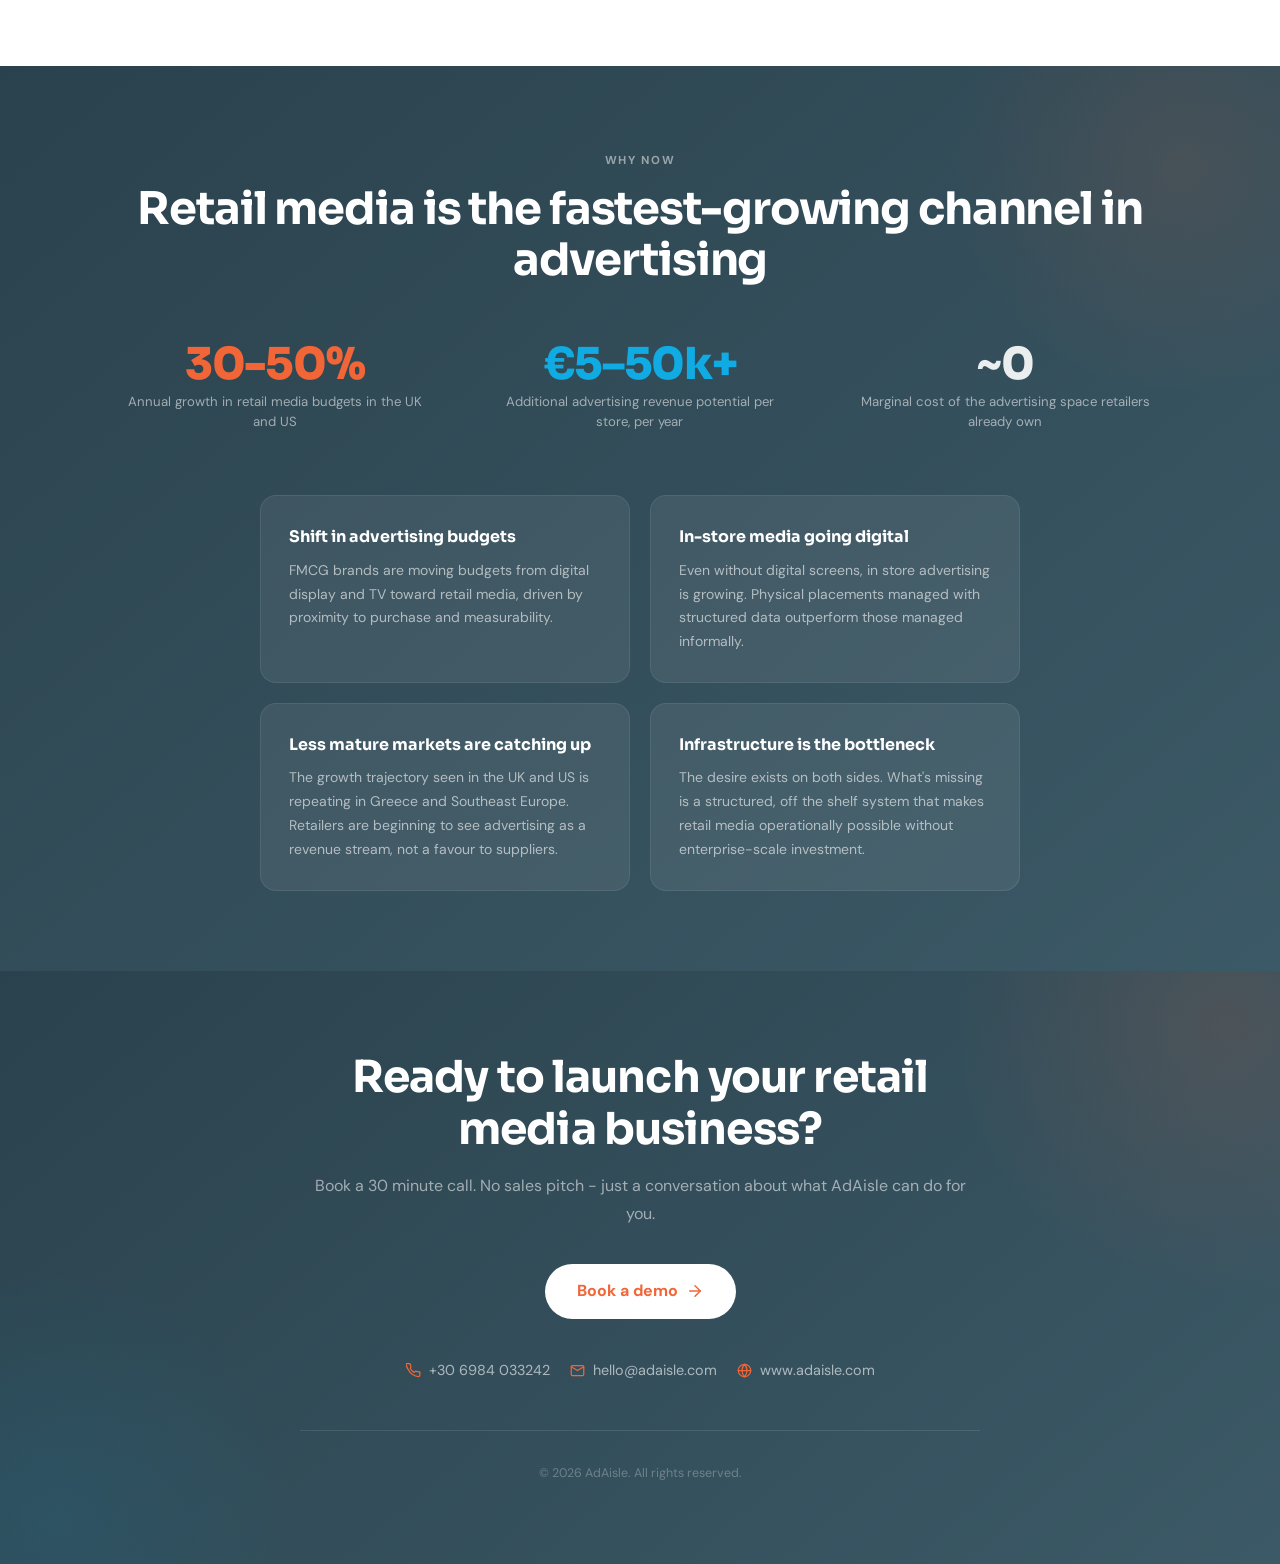
==== commit 19984843: "Manually clean up v3 of the static website" ====
--- a/about.html
+++ b/about.html
@@ -1,4 +1,4 @@
-<!DOCTYPE html>
+﻿<!DOCTYPE html>
 <html lang="en">
 <head>
   <meta charset="UTF-8">
@@ -582,12 +582,12 @@
 <body>
 <nav class="nav">
   <div class="nav-inner">
-    <a href="index.html" class="nav-logo"><svg height="30" viewBox="0 0 180 36" xmlns="http://www.w3.org/2000/svg" aria-label="AdAisle"><text x="0" y="28" font-family="Sora,sans-serif" font-size="30" font-weight="800" letter-spacing="-1"><tspan fill="#F26537">Ad</tspan><tspan fill="#3C5967">Aisle</tspan></text></svg></a>
+    <a href="index.html" class="nav-logo"><img src="assets/AdAsile-logo-wide.png" alt="AdAisle"></a>
     <div class="nav-links"><a href="retailers.html" class="nav-link" data-page="retailers.html"><span class="lang-en">For Retailers</span><span class="lang-el">Για Retailers</span></a>
 <a href="brands.html" class="nav-link" data-page="brands.html"><span class="lang-en">For Brands &amp; Agencies</span><span class="lang-el">Για Brands &amp; Agencies</span></a>
 <a href="about.html" class="nav-link active" data-page="about.html"><span class="lang-en">About</span><span class="lang-el">Σχετικά</span></a>
 <a href="contact.html" class="nav-link" data-page="contact.html"><span class="lang-en">Contact</span><span class="lang-el">Επικοινωνία</span></a>
-<a href="blog.html" class="nav-link" data-page="blog.html"><span class="lang-en">Blog</span><span class="lang-el">Blog</span></a>
+
 </div>
     <div class="nav-right">
       <div class="lang-toggle">
@@ -608,7 +608,7 @@
 <a href="about.html" class="nav-link active"><span class="lang-en">About</span><span class="lang-el">Σχετικά</span></a>
 <a href="contact.html" class="nav-link"><span class="lang-en">Contact</span><span class="lang-el">Επικοινωνία</span></a>
 
-  <a href="blog.html" class="nav-link"><span class="lang-en">Blog</span><span class="lang-el">Blog</span></a>
+
 <div class="nav-mobile-bottom">
     <div class="lang-toggle">
       <button class="lang-btn" data-lang="en">EN</button>
@@ -636,12 +636,14 @@
       </p>
       <div class="hero-page-ctas">
         <a href="https://calendly.com/yannis-drosidis-cal-adaisle/30min" class="btn btn-primary" target="_blank">
-          <span class="lang-en">Talk to Yannis</span><span class="lang-el">Μιλήστε με τον Γιάννη</span><svg width="18" height="18" viewBox="0 0 24 24" fill="none" stroke="currentColor" stroke-width="2" stroke-linecap="round" stroke-linejoin="round"><path d="M5 12h14"/><path d="m12 5 7 7-7 7"/></svg>
+          <span class="lang-en">Book a demo</span>
+          <span class="lang-el">Κλείστε demo</span>
+          <svg width="18" height="18" viewBox="0 0 24 24" fill="none" stroke="currentColor" stroke-width="2" stroke-linecap="round" stroke-linejoin="round"><path d="M5 12h14"/><path d="m12 5 7 7-7 7"/></svg>
         </a>
       </div>
     </div>
     <div class="about-photo-wrap">
-      <img src="[data-uri]" alt="Yannis Drosidis" class="profile-photo-lg" style="position:relative;z-index:1;border-radius:20px;width:100%;max-width:380px;height:auto">
+      <img src="assets/Yannis Drosidis - square.jpg" alt="Yannis Drosidis" class="profile-photo-lg" style="position:relative;z-index:1;border-radius:20px;width:100%;max-width:380px;height:auto">
     </div>
   </div>
 </div>
